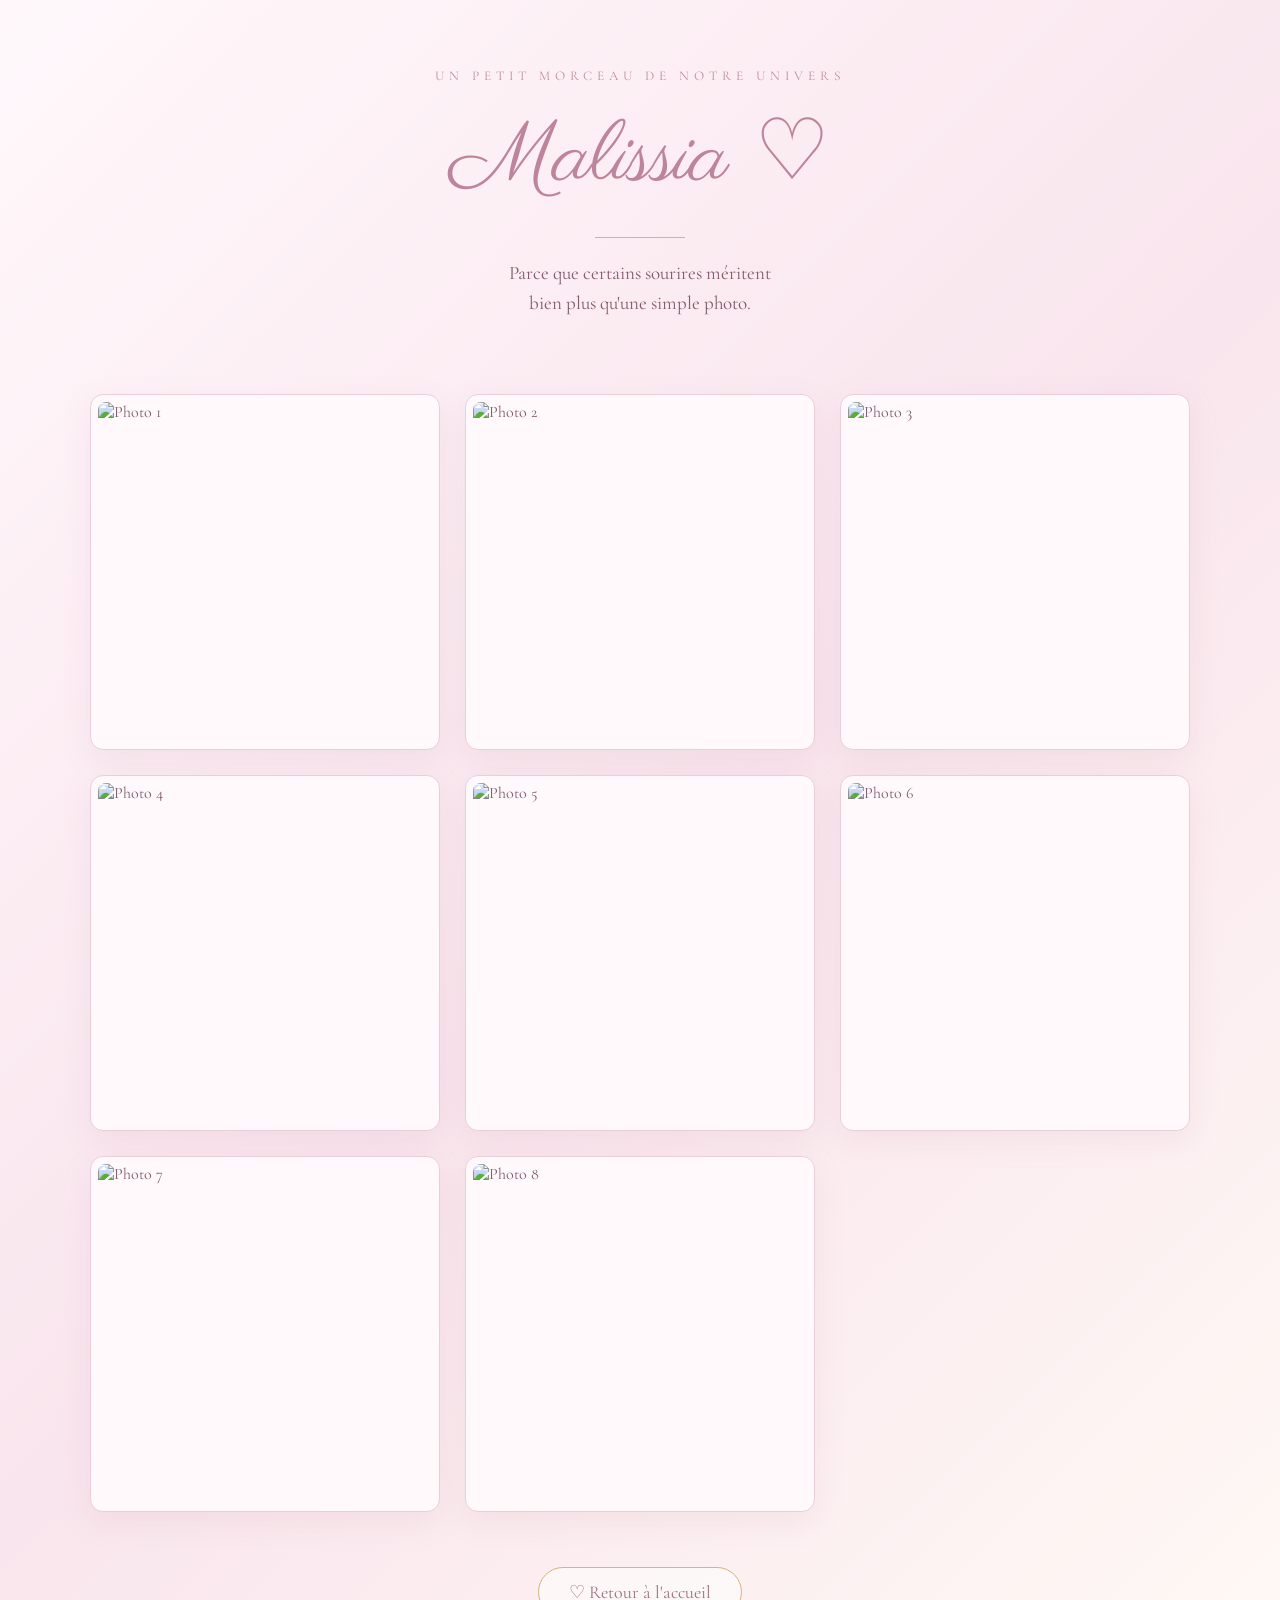
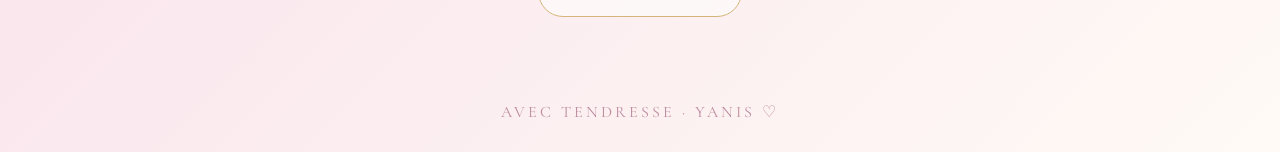
==== galerie.html @ 180cbf6a "Create galerie.html" ====
<!DOCTYPE html>
<html lang="fr">
<head>
<meta charset="UTF-8">
<meta name="viewport" content="width=device-width, initial-scale=1.0">
<title>Notre galerie ♡</title>

<link href="https://fonts.googleapis.com/css2?family=Cormorant+Garamond:wght@400;500;600&family=Parisienne&display=swap" rel="stylesheet">

<style>
*{box-sizing:border-box;margin:0;padding:0}

body{
    min-height:100vh;
    background:linear-gradient(135deg,#fff8fb,#f9e5ed,#fffaf5);
    color:#805b6d;
    font-family:'Cormorant Garamond',serif;
}

header{text-align:center;padding:65px 20px 35px}

header small{
    letter-spacing:5px;
    color:#bd8b9f;
    text-transform:uppercase;
}

h1{
    font-family:'Parisienne',cursive;
    font-size:clamp(55px,9vw,85px);
    font-weight:normal;
    color:#bd849c;
    margin:15px 0;
}

header p{
    font-size:19px;
    line-height:1.6;
}

.line{
    width:90px;
    height:1px;
    background:#d6b47b;
    margin:20px auto;
}

.gallery{
    max-width:1150px;
    margin:40px auto;
    padding:0 25px;
    display:grid;
    grid-template-columns:repeat(3,1fr);
    gap:25px;
}

.photo{
    padding:7px;
    border:1px solid #e9cfda;
    border-radius:13px;
    background:#fff9fc;
    box-shadow:0 10px 30px #bd849c20;
    cursor:pointer;
    overflow:hidden;
    transition:.4s;
    animation:appear .8s both;
}

.photo:hover{
    transform:translateY(-7px);
    box-shadow:0 15px 35px #bd849c45;
}

.photo img{
    width:100%;
    height:340px;
    object-fit:cover;
    display:block;
    border-radius:8px;
    transition:.5s;
}

.photo:hover img{transform:scale(1.04)}

.back{
    display:block;
    width:max-content;
    margin:55px auto;
    padding:13px 30px;
    border:1px solid #d6b47b;
    border-radius:40px;
    text-decoration:none;
    color:#9c7185;
    background:#ffffff90;
    font-size:18px;
    transition:.3s;
}

.back:hover{
    background:#d9aabd;
    color:white;
}

footer{
    text-align:center;
    padding:30px;
    letter-spacing:3px;
    color:#bd8b9f;
}

.viewer{
    position:fixed;
    inset:0;
    background:#160d18ed;
    z-index:10;
    display:none;
    justify-content:center;
    align-items:center;
    padding:30px;
}

.viewer.active{display:flex}

.viewer img{
    max-width:85%;
    max-height:85vh;
    object-fit:contain;
    border:2px solid #e6c7d4;
    border-radius:10px;
}

.viewer button{
    position:absolute;
    border:0;
    background:#ffffff20;
    color:white;
    cursor:pointer;
    border-radius:50%;
    width:48px;
    height:48px;
    font-size:30px;
}

.close{top:25px;right:25px}
.prev{left:25px;top:50%}
.next{right:25px;top:50%}

.counter{
    position:absolute;
    bottom:20px;
    color:white;
    letter-spacing:3px;
}

.petal{
    position:fixed;
    top:-30px;
    color:#dba8bc;
    opacity:.6;
    pointer-events:none;
    animation:fall linear forwards;
}

@keyframes fall{
    to{transform:translateY(110vh) rotate(600deg);opacity:0}
}

@keyframes appear{
    from{opacity:0;transform:translateY(20px)}
    to{opacity:1;transform:translateY(0)}
}

@media(max-width:850px){
    .gallery{grid-template-columns:repeat(2,1fr)}
    .photo img{height:300px}
}

@media(max-width:550px){
    .gallery{grid-template-columns:1fr}
    .photo img{height:380px}
    .viewer img{max-width:95%}
    .prev{left:5px}
    .next{right:5px}
}
</style>
</head>

<body>

<header>
    <small>Un petit morceau de notre univers</small>
    <h1>Malissia ♡</h1>
    <div class="line"></div>
    <p>
        Parce que certains sourires méritent<br>
        bien plus qu'une simple photo.
    </p>
</header>

<main class="gallery">

    <div class="photo"><img src="Malisia%201.jpg" alt="Photo 1"></div>
    <div class="photo"><img src="Malisia%202.jpg" alt="Photo 2"></div>
    <div class="photo"><img src="Malisia%203.jpg" alt="Photo 3"></div>
    <div class="photo"><img src="Malisia%204.jpg" alt="Photo 4"></div>
    <div class="photo"><img src="Mallissia%205.jpg" alt="Photo 5"></div>
    <div class="photo"><img src="Malisia%206.jpg" alt="Photo 6"></div>
    <div class="photo"><img src="Malisia%207.jpg" alt="Photo 7"></div>
    <div class="photo"><img src="Malisia%208.jpg" alt="Photo 8"></div>

</main>

<a class="back" href="index.html">♡ Retour à l'accueil</a>

<footer>AVEC TENDRESSE · YANIS ♡</footer>

<div class="viewer" id="viewer">
    <button class="close" onclick="closePhoto()">×</button>
    <button class="prev" onclick="changePhoto(-1)">‹</button>
    <img id="largePhoto" src="" alt="Photo agrandie">
    <button class="next" onclick="changePhoto(1)">›</button>
    <div class="counter" id="counter"></div>
</div>

<script>
const photos=[...document.querySelectorAll('.photo img')];
const viewer=document.getElementById('viewer');
const large=document.getElementById('largePhoto');
const counter=document.getElementById('counter');
let current=0;

function showPhoto(){
    large.src=photos[current].src;
    counter.textContent=(current+1)+' / '+photos.length;
}

photos.forEach((photo,index)=>{
    photo.parentElement.onclick=()=>{
        current=index;
        showPhoto();
        viewer.classList.add('active');
    };
});

function changePhoto(direction){
    current=(current+direction+photos.length)%photos.length;
    showPhoto();
}

function closePhoto(){
    viewer.classList.remove('active');
}

viewer.onclick=e=>{
    if(e.target===viewer)closePhoto();
};

document.addEventListener('keydown',e=>{
    if(!viewer.classList.contains('active'))return;
    if(e.key==='Escape')closePhoto();
    if(e.key==='ArrowRight')changePhoto(1);
    if(e.key==='ArrowLeft')changePhoto(-1);
});

setInterval(()=>{
    const petal=document.createElement('div');
    petal.className='petal';
    petal.textContent='✿';
    petal.style.left=Math.random()*100+'vw';
    petal.style.fontSize=(12+Math.random()*15)+'px';
    petal.style.animationDuration=(7+Math.random()*8)+'s';
    document.body.appendChild(petal);
    setTimeout(()=>petal.remove(),15000);
},1000);
</script>

</body>
</html>
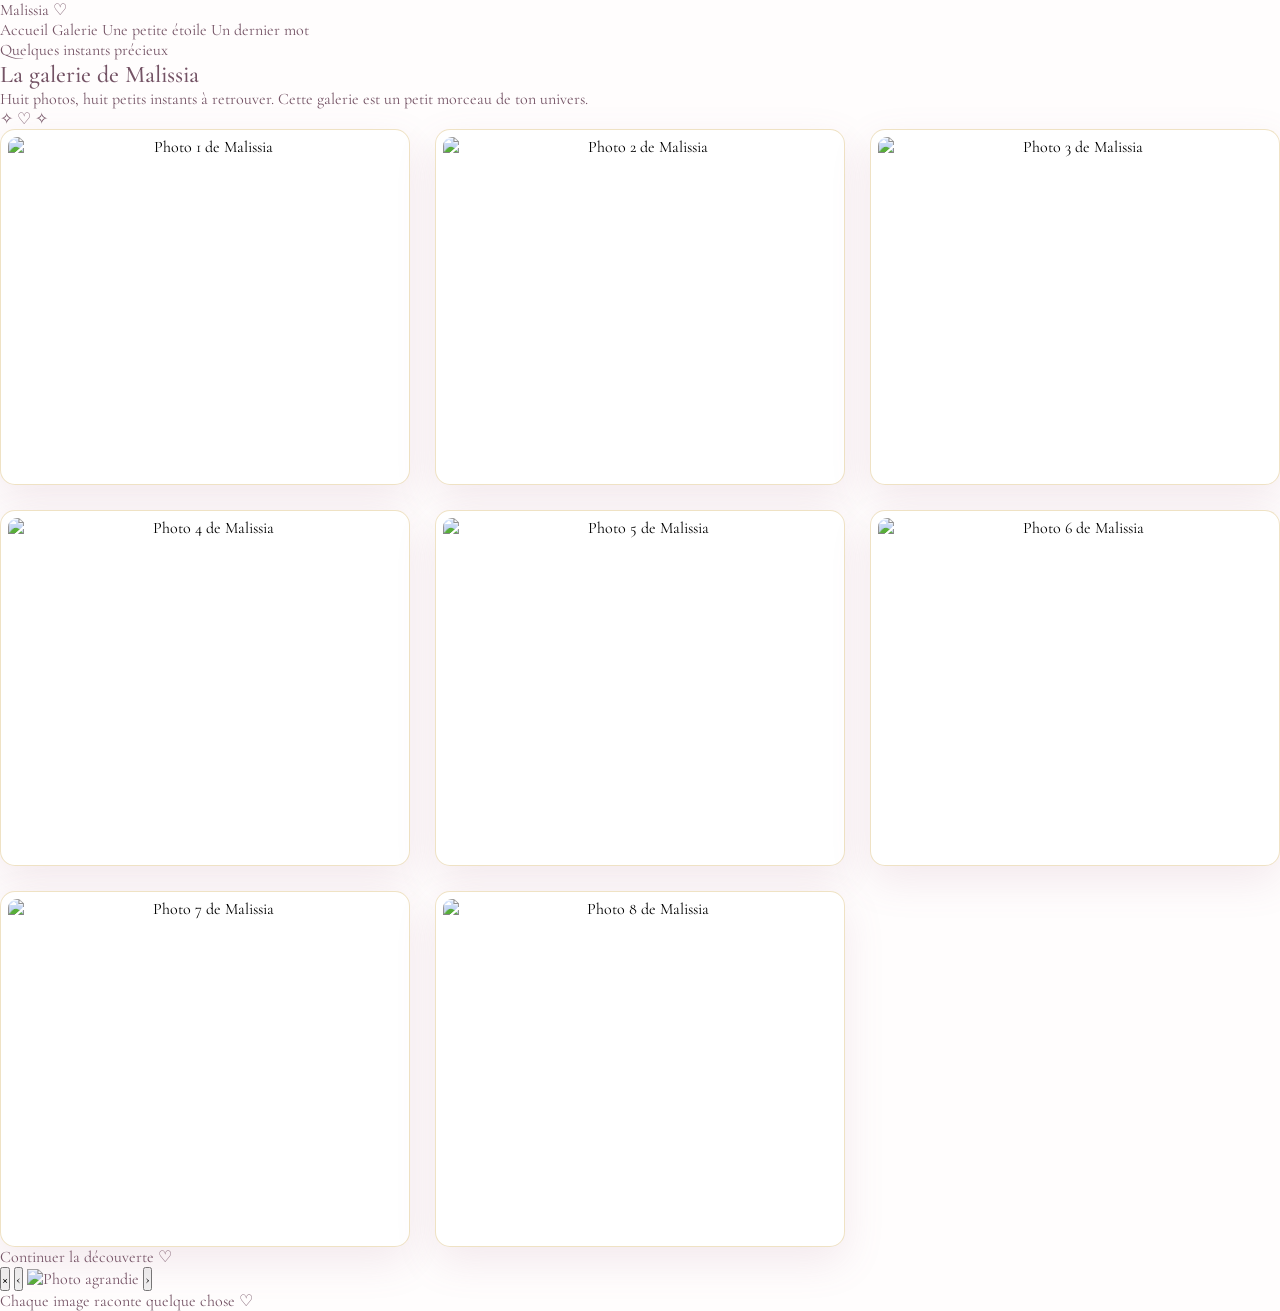
==== commit 9da39a21: "Update galerie.html" ====
--- a/galerie.html
+++ b/galerie.html
@@ -2,278 +2,140 @@
 <!DOCTYPE html>
 <html lang="fr">
 <head>
-<meta charset="UTF-8">
-<meta name="viewport" content="width=device-width, initial-scale=1.0">
-<title>Notre galerie ♡</title>
-
-<link href="https://fonts.googleapis.com/css2?family=Cormorant+Garamond:wght@400;500;600&family=Parisienne&display=swap" rel="stylesheet">
-
-<style>
-*{box-sizing:border-box;margin:0;padding:0}
-
-body{
-    min-height:100vh;
-    background:linear-gradient(135deg,#fff8fb,#f9e5ed,#fffaf5);
-    color:#805b6d;
-    font-family:'Cormorant Garamond',serif;
-}
-
-header{text-align:center;padding:65px 20px 35px}
-
-header small{
-    letter-spacing:5px;
-    color:#bd8b9f;
-    text-transform:uppercase;
-}
-
-h1{
-    font-family:'Parisienne',cursive;
-    font-size:clamp(55px,9vw,85px);
-    font-weight:normal;
-    color:#bd849c;
-    margin:15px 0;
-}
-
-header p{
-    font-size:19px;
-    line-height:1.6;
-}
-
-.line{
-    width:90px;
-    height:1px;
-    background:#d6b47b;
-    margin:20px auto;
-}
-
-.gallery{
-    max-width:1150px;
-    margin:40px auto;
-    padding:0 25px;
-    display:grid;
-    grid-template-columns:repeat(3,1fr);
-    gap:25px;
-}
-
-.photo{
-    padding:7px;
-    border:1px solid #e9cfda;
-    border-radius:13px;
-    background:#fff9fc;
-    box-shadow:0 10px 30px #bd849c20;
-    cursor:pointer;
-    overflow:hidden;
-    transition:.4s;
-    animation:appear .8s both;
-}
-
-.photo:hover{
-    transform:translateY(-7px);
-    box-shadow:0 15px 35px #bd849c45;
-}
-
-.photo img{
-    width:100%;
-    height:340px;
-    object-fit:cover;
-    display:block;
-    border-radius:8px;
-    transition:.5s;
-}
-
-.photo:hover img{transform:scale(1.04)}
-
-.back{
-    display:block;
-    width:max-content;
-    margin:55px auto;
-    padding:13px 30px;
-    border:1px solid #d6b47b;
-    border-radius:40px;
-    text-decoration:none;
-    color:#9c7185;
-    background:#ffffff90;
-    font-size:18px;
-    transition:.3s;
-}
-
-.back:hover{
-    background:#d9aabd;
-    color:white;
-}
-
-footer{
-    text-align:center;
-    padding:30px;
-    letter-spacing:3px;
-    color:#bd8b9f;
-}
-
-.viewer{
-    position:fixed;
-    inset:0;
-    background:#160d18ed;
-    z-index:10;
-    display:none;
-    justify-content:center;
-    align-items:center;
-    padding:30px;
-}
-
-.viewer.active{display:flex}
-
-.viewer img{
-    max-width:85%;
-    max-height:85vh;
-    object-fit:contain;
-    border:2px solid #e6c7d4;
-    border-radius:10px;
-}
-
-.viewer button{
-    position:absolute;
-    border:0;
-    background:#ffffff20;
-    color:white;
-    cursor:pointer;
-    border-radius:50%;
-    width:48px;
-    height:48px;
-    font-size:30px;
-}
-
-.close{top:25px;right:25px}
-.prev{left:25px;top:50%}
-.next{right:25px;top:50%}
-
-.counter{
-    position:absolute;
-    bottom:20px;
-    color:white;
-    letter-spacing:3px;
-}
-
-.petal{
-    position:fixed;
-    top:-30px;
-    color:#dba8bc;
-    opacity:.6;
-    pointer-events:none;
-    animation:fall linear forwards;
-}
-
-@keyframes fall{
-    to{transform:translateY(110vh) rotate(600deg);opacity:0}
-}
-
-@keyframes appear{
-    from{opacity:0;transform:translateY(20px)}
-    to{opacity:1;transform:translateY(0)}
-}
-
-@media(max-width:850px){
-    .gallery{grid-template-columns:repeat(2,1fr)}
-    .photo img{height:300px}
-}
-
-@media(max-width:550px){
-    .gallery{grid-template-columns:1fr}
-    .photo img{height:380px}
-    .viewer img{max-width:95%}
-    .prev{left:5px}
-    .next{right:5px}
-}
-</style>
+  <meta charset="UTF-8">
+  <meta name="viewport" content="width=device-width, initial-scale=1">
+  <meta name="theme-color" content="#fff2f6">
+  <title>La galerie de Malissia ♡</title>
+  <link rel="preconnect" href="https://fonts.googleapis.com">
+  <link rel="preconnect" href="https://fonts.gstatic.com" crossorigin>
+  <link href="https://fonts.googleapis.com/css2?family=Cormorant+Garamond:wght@400;500;600;700&family=Parisienne&display=swap" rel="stylesheet">
+  <link rel="stylesheet" href="style.css">
+  <link rel="stylesheet" href="animations.css">
 </head>
-
 <body>
 
-<header>
-    <small>Un petit morceau de notre univers</small>
-    <h1>Malissia ♡</h1>
-    <div class="line"></div>
-    <p>
-        Parce que certains sourires méritent<br>
-        bien plus qu'une simple photo.
-    </p>
-</header>
+  <div class="petals" aria-hidden="true"></div>
 
-<main class="gallery">
+  <header class="site-header">
+    <a class="brand" href="index.html">Malissia <span>♡</span></a>
+    <nav class="site-nav">
+      <a href="index.html">Accueil</a>
+      <a class="active" href="galerie.html">Galerie</a>
+      <a href="son.html">Une petite étoile</a>
+      <a href="message.html">Un dernier mot</a>
+    </nav>
+  </header>
 
-    <div class="photo"><img src="Malisia%201.jpg" alt="Photo 1"></div>
-    <div class="photo"><img src="Malisia%202.jpg" alt="Photo 2"></div>
-    <div class="photo"><img src="Malisia%203.jpg" alt="Photo 3"></div>
-    <div class="photo"><img src="Malisia%204.jpg" alt="Photo 4"></div>
-    <div class="photo"><img src="Mallissia%205.jpg" alt="Photo 5"></div>
-    <div class="photo"><img src="Malisia%206.jpg" alt="Photo 6"></div>
-    <div class="photo"><img src="Malisia%207.jpg" alt="Photo 7"></div>
-    <div class="photo"><img src="Malisia%208.jpg" alt="Photo 8"></div>
+  <main class="page-container">
+    <section class="page-heading fade-in">
+      <p class="eyebrow">Quelques instants précieux</p>
+      <h1 class="script-title">La galerie de Malissia</h1>
+      <p class="lead">
+        Huit photos, huit petits instants à retrouver.
+        Cette galerie est un petit morceau de ton univers.
+      </p>
+      <div class="ornament">✧ ♡ ✧</div>
+    </section>
 
-</main>
+    <section class="gallery-grid" aria-label="Galerie de photos">
+      <button class="gallery-item" data-index="0" aria-label="Afficher la photo 1">
+        <img src="Malisia%201.jpg" alt="Photo 1 de Malissia" loading="lazy">
+      </button>
+      <button class="gallery-item" data-index="1" aria-label="Afficher la photo 2">
+        <img src="Malisia%202.jpg" alt="Photo 2 de Malissia" loading="lazy">
+      </button>
+      <button class="gallery-item" data-index="2" aria-label="Afficher la photo 3">
+        <img src="Malisia%203.jpg" alt="Photo 3 de Malissia" loading="lazy">
+      </button>
+      <button class="gallery-item" data-index="3" aria-label="Afficher la photo 4">
+        <img src="Malisia%204.jpg" alt="Photo 4 de Malissia" loading="lazy">
+      </button>
+      <button class="gallery-item" data-index="4" aria-label="Afficher la photo 5">
+        <img src="Mallissia%205.jpg" alt="Photo 5 de Malissia" loading="lazy">
+      </button>
+      <button class="gallery-item" data-index="5" aria-label="Afficher la photo 6">
+        <img src="Malisia%206.jpg" alt="Photo 6 de Malissia" loading="lazy">
+      </button>
+      <button class="gallery-item" data-index="6" aria-label="Afficher la photo 7">
+        <img src="Malisia%207.jpg" alt="Photo 7 de Malissia" loading="lazy">
+      </button>
+      <button class="gallery-item" data-index="7" aria-label="Afficher la photo 8">
+        <img src="Malisia%208.jpg" alt="Photo 8 de Malissia" loading="lazy">
+      </button>
+    </section>
 
-<a class="back" href="index.html">♡ Retour à l'accueil</a>
+    <div class="center-action">
+      <a class="secondary-button" href="son.html">Continuer la découverte ♡</a>
+    </div>
+  </main>
 
-<footer>AVEC TENDRESSE · YANIS ♡</footer>
+  <div class="lightbox" id="lightbox" aria-hidden="true">
+    <button class="lightbox-close" id="closeLightbox" aria-label="Fermer">×</button>
+    <button class="lightbox-arrow previous" id="previousPhoto" aria-label="Photo précédente">‹</button>
+    <img id="lightboxImage" src="" alt="Photo agrandie">
+    <button class="lightbox-arrow next" id="nextPhoto" aria-label="Photo suivante">›</button>
+    <p class="lightbox-counter" id="photoCounter"></p>
+  </div>
 
-<div class="viewer" id="viewer">
-    <button class="close" onclick="closePhoto()">×</button>
-    <button class="prev" onclick="changePhoto(-1)">‹</button>
-    <img id="largePhoto" src="" alt="Photo agrandie">
-    <button class="next" onclick="changePhoto(1)">›</button>
-    <div class="counter" id="counter"></div>
-</div>
+  <footer class="site-footer">Chaque image raconte quelque chose ♡</footer>
 
-<script>
-const photos=[...document.querySelectorAll('.photo img')];
-const viewer=document.getElementById('viewer');
-const large=document.getElementById('largePhoto');
-const counter=document.getElementById('counter');
-let current=0;
+  <script>
+    const photos = [
+      "Malisia%201.jpg",
+      "Malisia%202.jpg",
+      "Malisia%203.jpg",
+      "Malisia%204.jpg",
+      "Mallissia%205.jpg",
+      "Malisia%206.jpg",
+      "Malisia%207.jpg",
+      "Malisia%208.jpg"
+    ];
 
-function showPhoto(){
-    large.src=photos[current].src;
-    counter.textContent=(current+1)+' / '+photos.length;
-}
+    const lightbox = document.getElementById("lightbox");
+    const lightboxImage = document.getElementById("lightboxImage");
+    const counter = document.getElementById("photoCounter");
+    let currentIndex = 0;
 
-photos.forEach((photo,index)=>{
-    photo.parentElement.onclick=()=>{
-        current=index;
-        showPhoto();
-        viewer.classList.add('active');
-    };
-});
+    function showPhoto(index) {
+      currentIndex = (index + photos.length) % photos.length;
+      lightboxImage.src = photos[currentIndex];
+      counter.textContent = `${currentIndex + 1} / ${photos.length}`;
+    }
 
-function changePhoto(direction){
-    current=(current+direction+photos.length)%photos.length;
-    showPhoto();
-}
+    function openLightbox(index) {
+      showPhoto(index);
+      lightbox.classList.add("open");
+      lightbox.setAttribute("aria-hidden", "false");
+      document.body.classList.add("no-scroll");
+    }
 
-function closePhoto(){
-    viewer.classList.remove('active');
-}
+    function closeLightbox() {
+      lightbox.classList.remove("open");
+      lightbox.setAttribute("aria-hidden", "true");
+      document.body.classList.remove("no-scroll");
+    }
 
-viewer.onclick=e=>{
-    if(e.target===viewer)closePhoto();
-};
+    document.querySelectorAll(".gallery-item").forEach((item) => {
+      item.addEventListener("click", () => {
+        openLightbox(Number(item.dataset.index));
+      });
+    });
 
-document.addEventListener('keydown',e=>{
-    if(!viewer.classList.contains('active'))return;
-    if(e.key==='Escape')closePhoto();
-    if(e.key==='ArrowRight')changePhoto(1);
-    if(e.key==='ArrowLeft')changePhoto(-1);
-});
+    document.getElementById("closeLightbox").addEventListener("click", closeLightbox);
+    document.getElementById("previousPhoto").addEventListener("click", () => showPhoto(currentIndex - 1));
+    document.getElementById("nextPhoto").addEventListener("click", () => showPhoto(currentIndex + 1));
 
-setInterval(()=>{
-    const petal=document.createElement('div');
-    petal.className='petal';
-    petal.textContent='✿';
-    petal.style.left=Math.random()*100+'vw';
-    petal.style.fontSize=(12+Math.random()*15)+'px';
-    petal.style.animationDuration=(7+Math.random()*8)+'s';
-    document.body.appendChild(petal);
-    setTimeout(()=>petal.remove(),15000);
-},1000);
-</script>
+    lightbox.addEventListener("click", (event) => {
+      if (event.target === lightbox) closeLightbox();
+    });
+
+    document.addEventListener("keydown", (event) => {
+      if (!lightbox.classList.contains("open")) return;
+      if (event.key === "Escape") closeLightbox();
+      if (event.key === "ArrowRight") showPhoto(currentIndex + 1);
+      if (event.key === "ArrowLeft") showPhoto(currentIndex - 1);
+    });
+  </script>
 
 </body>
 </html>
--- a/style.css
+++ b/style.css
@@ -0,0 +1,387 @@
+
+/* ==========================================
+   MALISSIA — DESIGN SYSTEM
+   Univers féerique rose, blanc et or
+========================================== */
+
+:root {
+    --pink: #e9afc9;
+    --pink-dark: #bd829f;
+    --pink-light: #fff0f6;
+    --white: #fffdfd;
+    --gold: #d7b66d;
+    --gold-light: #f5e4b8;
+    --text: #745365;
+    --text-light: #a78998;
+    --dark: #281827;
+
+    --font-title: "Cormorant Garamond", Georgia, serif;
+    --font-script: "Parisienne", cursive;
+
+    --transition: 0.4s ease;
+    --shadow: 0 15px 40px rgba(163, 104, 132, 0.13);
+}
+
+/* RESET */
+
+* {
+    margin: 0;
+    padding: 0;
+    box-sizing: border-box;
+}
+
+html {
+    scroll-behavior: smooth;
+}
+
+body {
+    min-height: 100vh;
+    font-family: var(--font-title);
+    color: var(--text);
+    background: var(--white);
+    overflow-x: hidden;
+    -webkit-font-smoothing: antialiased;
+}
+
+button,
+input,
+textarea {
+    font: inherit;
+}
+
+button,
+a {
+    -webkit-tap-highlight-color: transparent;
+}
+
+a {
+    color: inherit;
+    text-decoration: none;
+}
+
+button {
+    cursor: pointer;
+}
+
+/* TYPOGRAPHIE */
+
+h1, h2, h3 {
+    font-family: var(--font-title);
+    font-weight: 500;
+}
+
+.script {
+    font-family: var(--font-script);
+    color: var(--pink-dark);
+}
+
+.gold-text {
+    background: linear-gradient(
+        110deg,
+        #a98748,
+        #f0d99e,
+        #b58b4d
+    );
+    background-clip: text;
+    -webkit-background-clip: text;
+    color: transparent;
+}
+
+/* FOND PRINCIPAL */
+
+.page-background {
+    background:
+        radial-gradient(
+            ellipse at 15% 15%,
+            rgba(245, 210, 226, 0.45),
+            transparent 45%
+        ),
+        radial-gradient(
+            ellipse at 85% 85%,
+            rgba(239, 218, 180, 0.20),
+            transparent 40%
+        ),
+        linear-gradient(
+            135deg,
+            #fffafd,
+            #fff2f7,
+            #fffdf9
+        );
+}
+
+/* CONTENEURS */
+
+.container {
+    width: min(1150px, 90%);
+    margin-inline: auto;
+}
+
+.section {
+    padding: 90px 0;
+}
+
+.section-title {
+    font-size: clamp(35px, 6vw, 58px);
+    text-align: center;
+    color: var(--pink-dark);
+    margin-bottom: 20px;
+}
+
+.section-description {
+    max-width: 650px;
+    margin: 0 auto;
+    text-align: center;
+    font-size: 19px;
+    line-height: 1.8;
+    color: var(--text-light);
+}
+
+/* BOUTONS */
+
+.btn {
+    display: inline-flex;
+    justify-content: center;
+    align-items: center;
+    gap: 10px;
+    padding: 15px 30px;
+    border: 1px solid var(--gold);
+    border-radius: 50px;
+    background: linear-gradient(
+        120deg,
+        #f2cddd,
+        #e6b3ca
+    );
+    color: #68475a;
+    font-size: 16px;
+    letter-spacing: 1px;
+    transition: var(--transition);
+}
+
+.btn:hover {
+    transform: translateY(-4px);
+    box-shadow: 0 12px 30px rgba(189, 130, 159, 0.25);
+}
+
+.btn-outline {
+    background: transparent;
+    border: 1px solid var(--gold);
+    color: var(--pink-dark);
+}
+
+.btn-outline:hover {
+    background: var(--pink-light);
+}
+
+/* NAVIGATION */
+
+.navigation {
+    position: sticky;
+    top: 0;
+    z-index: 100;
+    display: flex;
+    justify-content: center;
+    align-items: center;
+    gap: 30px;
+    padding: 20px;
+    background: rgba(255, 253, 253, 0.88);
+    border-bottom: 1px solid rgba(215, 182, 109, 0.25);
+    backdrop-filter: blur(15px);
+}
+
+.navigation a {
+    font-size: 16px;
+    color: var(--text);
+    transition: var(--transition);
+}
+
+.navigation a:hover,
+.navigation a.active {
+    color: var(--pink-dark);
+}
+
+/* CARTES */
+
+.card {
+    padding: 15px;
+    border: 1px solid rgba(215, 182, 109, 0.3);
+    border-radius: 18px;
+    background: rgba(255, 255, 255, 0.8);
+    box-shadow: var(--shadow);
+    transition: var(--transition);
+}
+
+.card:hover {
+    transform: translateY(-6px);
+    box-shadow: 0 20px 45px rgba(163, 104, 132, 0.19);
+}
+
+/* GALERIE */
+
+.gallery-grid {
+    display: grid;
+    grid-template-columns: repeat(3, 1fr);
+    gap: 25px;
+}
+
+.gallery-item {
+    position: relative;
+    overflow: hidden;
+    padding: 7px;
+    border: 1px solid rgba(215, 182, 109, 0.4);
+    border-radius: 15px;
+    background: white;
+    box-shadow: var(--shadow);
+    cursor: pointer;
+    transition: var(--transition);
+}
+
+.gallery-item img {
+    display: block;
+    width: 100%;
+    height: 340px;
+    object-fit: cover;
+    border-radius: 9px;
+    transition: transform 0.7s ease;
+}
+
+.gallery-item:hover {
+    transform: translateY(-7px);
+}
+
+.gallery-item:hover img {
+    transform: scale(1.05);
+}
+
+/* LIGNE DECORATIVE */
+
+.gold-line {
+    width: 90px;
+    height: 1px;
+    margin: 25px auto;
+    background: linear-gradient(
+        to right,
+        transparent,
+        var(--gold),
+        transparent
+    );
+}
+
+/* PETALES DE SAKURA */
+
+.sakura-petal {
+    position: fixed;
+    top: -30px;
+    z-index: 5;
+    pointer-events: none;
+    color: #e5aec5;
+    opacity: 0.65;
+    animation: sakura-fall linear forwards;
+}
+
+@keyframes sakura-fall {
+    to {
+        transform: translate3d(80px, 110vh, 0) rotate(600deg);
+        opacity: 0;
+    }
+}
+
+/* ANIMATIONS */
+
+.fade-in {
+    animation: fade-in 1.2s ease both;
+}
+
+@keyframes fade-in {
+    from {
+        opacity: 0;
+        transform: translateY(25px);
+    }
+
+    to {
+        opacity: 1;
+        transform: translateY(0);
+    }
+}
+
+.float {
+    animation: float 4s ease-in-out infinite;
+}
+
+@keyframes float {
+    50% {
+        transform: translateY(-10px);
+    }
+}
+
+/* PIED DE PAGE */
+
+.footer {
+    padding: 35px 20px;
+    text-align: center;
+    color: var(--text-light);
+    letter-spacing: 2px;
+    font-size: 14px;
+}
+
+/* ACCESSIBILITE */
+
+button:focus-visible,
+a:focus-visible {
+    outline: 2px solid var(--gold);
+    outline-offset: 5px;
+}
+
+@media (prefers-reduced-motion: reduce) {
+    *,
+    *::before,
+    *::after {
+        animation-duration: 0.01ms !important;
+        transition-duration: 0.01ms !important;
+        scroll-behavior: auto !important;
+    }
+}
+
+/* RESPONSIVE */
+
+@media (max-width: 850px) {
+    .gallery-grid {
+        grid-template-columns: repeat(2, 1fr);
+    }
+
+    .section {
+        padding: 65px 0;
+    }
+}
+
+@media (max-width: 550px) {
+    .container {
+        width: 92%;
+    }
+
+    .gallery-grid {
+        grid-template-columns: 1fr;
+        gap: 18px;
+    }
+
+    .gallery-item img {
+        height: 380px;
+    }
+
+    .navigation {
+        gap: 15px;
+        flex-wrap: wrap;
+        padding: 15px 10px;
+    }
+
+    .navigation a {
+        font-size: 14px;
+    }
+
+    .section {
+        padding: 50px 0;
+    }
+
+    .btn {
+        padding: 14px 24px;
+    }
+}
--- a/animations.css
+++ b/animations.css
@@ -0,0 +1,136 @@
+
+/* =====================================
+   MALISSIA — ANIMATIONS
+   ===================================== */
+
+/* Apparition progressive */
+@keyframes fadeIn {
+  from {
+    opacity: 0;
+    transform: translateY(25px);
+  }
+  to {
+    opacity: 1;
+    transform: translateY(0);
+  }
+}
+
+.fade-in {
+  animation: fadeIn 1.2s ease forwards;
+}
+
+/* Apparition douce */
+@keyframes softAppear {
+  from {
+    opacity: 0;
+    filter: blur(10px);
+  }
+  to {
+    opacity: 1;
+    filter: blur(0);
+  }
+}
+
+.soft-appear {
+  animation: softAppear 1.5s ease forwards;
+}
+
+/* Flottement léger */
+@keyframes floating {
+  0%, 100% {
+    transform: translateY(0);
+  }
+  50% {
+    transform: translateY(-12px);
+  }
+}
+
+.float {
+  animation: floating 4s ease-in-out infinite;
+}
+
+/* Pétales de sakura */
+@keyframes sakuraFall {
+  0% {
+    transform: translateY(-10vh) rotate(0deg);
+    opacity: 0;
+  }
+  10% {
+    opacity: 0.9;
+  }
+  90% {
+    opacity: 0.8;
+  }
+  100% {
+    transform: translateY(110vh) rotate(360deg);
+    opacity: 0;
+  }
+}
+
+.sakura-petal {
+  position: fixed;
+  top: -30px;
+  z-index: 10;
+  pointer-events: none;
+  animation: sakuraFall linear infinite;
+}
+
+/* Lueur des textes */
+@keyframes gentleGlow {
+  0%, 100% {
+    text-shadow: 0 0 8px rgba(255, 182, 193, 0.3);
+  }
+  50% {
+    text-shadow: 0 0 22px rgba(255, 182, 193, 0.8);
+  }
+}
+
+.gentle-glow {
+  animation: gentleGlow 3s ease-in-out infinite;
+}
+
+/* Zoom doux des photos */
+@keyframes photoReveal {
+  from {
+    opacity: 0;
+    transform: scale(0.92);
+  }
+  to {
+    opacity: 1;
+    transform: scale(1);
+  }
+}
+
+.photo-reveal {
+  animation: photoReveal 1s ease forwards;
+}
+
+/* Boutons lumineux */
+@keyframes buttonPulse {
+  0%, 100% {
+    box-shadow: 0 0 0 rgba(255, 182, 193, 0);
+  }
+  50% {
+    box-shadow: 0 0 24px rgba(255, 182, 193, 0.35);
+  }
+}
+
+.button-pulse {
+  animation: buttonPulse 2.5s ease-in-out infinite;
+}
+
+/* Transition entre les pages */
+.page-transition {
+  animation: fadeIn 1s ease both;
+}
+
+/* Respect des préférences de mouvement */
+@media (prefers-reduced-motion: reduce) {
+  *,
+  *::before,
+  *::after {
+    animation-duration: 0.01ms !important;
+    animation-iteration-count: 1 !important;
+    scroll-behavior: auto !important;
+  }
+}
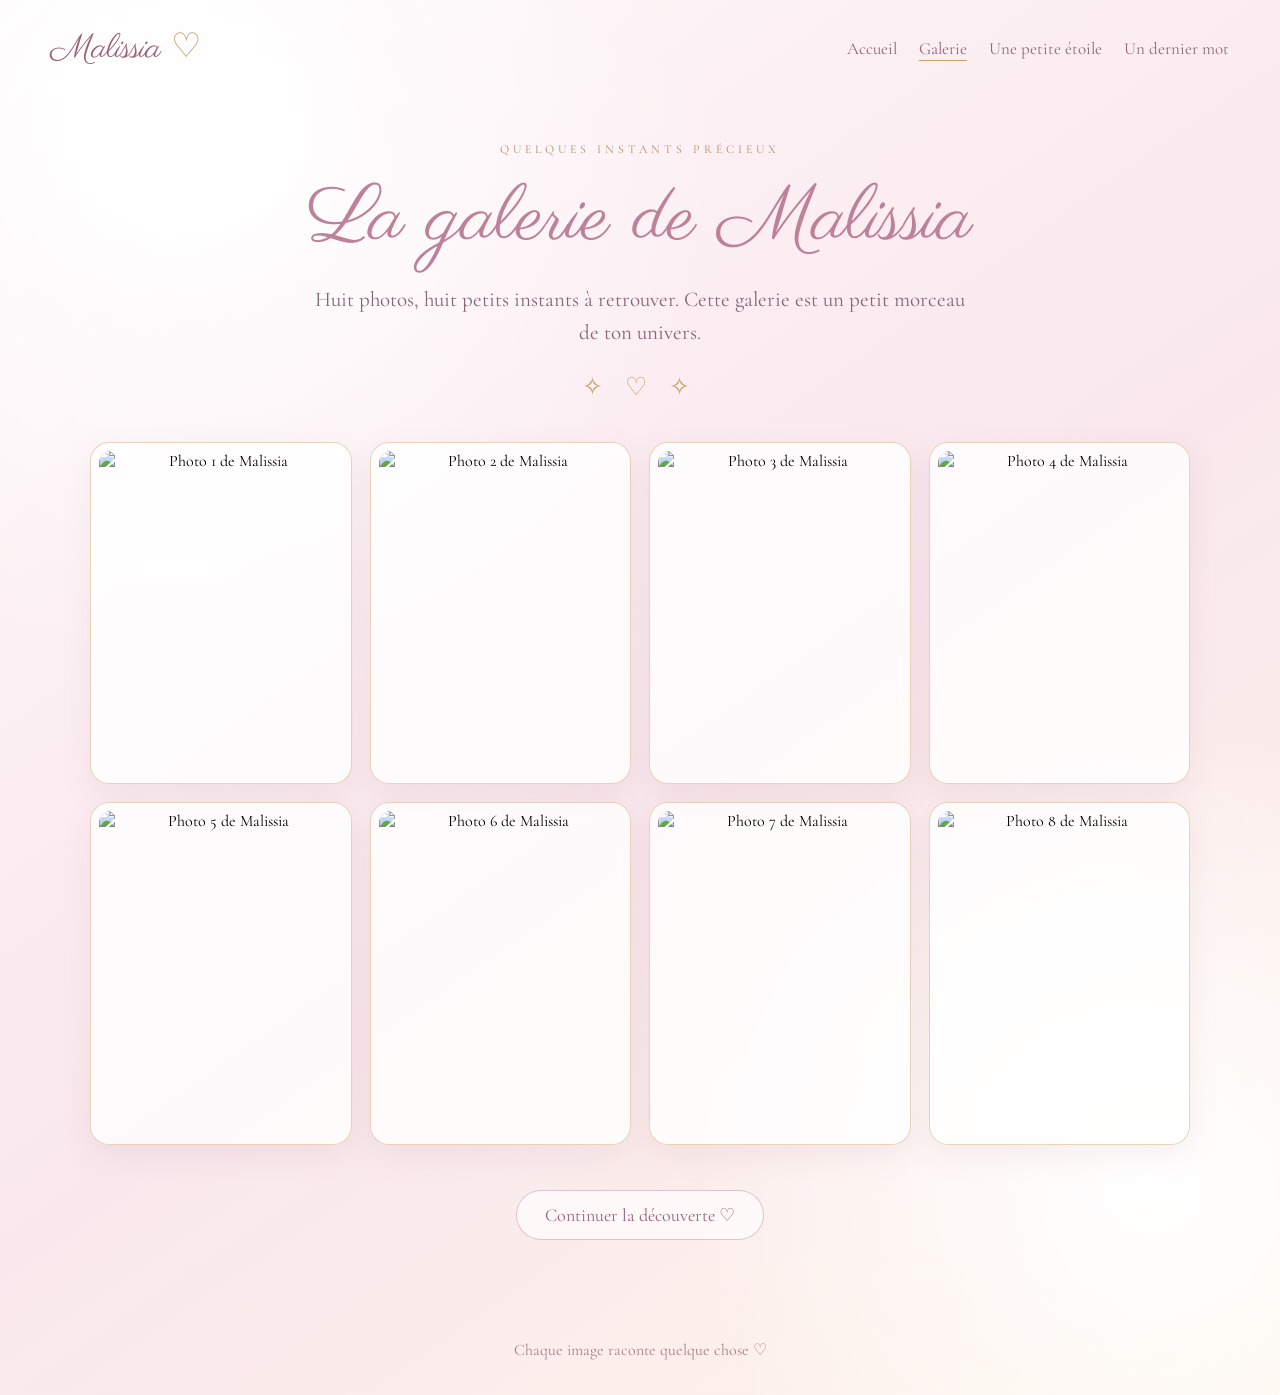
==== commit e5931ae4: "Update galerie.html" ====
--- a/galerie.html
+++ b/galerie.html
@@ -6,18 +6,22 @@
   <meta name="viewport" content="width=device-width, initial-scale=1">
   <meta name="theme-color" content="#fff2f6">
   <title>La galerie de Malissia ♡</title>
+
   <link rel="preconnect" href="https://fonts.googleapis.com">
   <link rel="preconnect" href="https://fonts.gstatic.com" crossorigin>
   <link href="https://fonts.googleapis.com/css2?family=Cormorant+Garamond:wght@400;500;600;700&family=Parisienne&display=swap" rel="stylesheet">
+
   <link rel="stylesheet" href="style.css">
   <link rel="stylesheet" href="animations.css">
 </head>
+
 <body>
 
   <div class="petals" aria-hidden="true"></div>
 
   <header class="site-header">
     <a class="brand" href="index.html">Malissia <span>♡</span></a>
+
     <nav class="site-nav">
       <a href="index.html">Accueil</a>
       <a class="active" href="galerie.html">Galerie</a>
@@ -27,110 +31,153 @@
   </header>
 
   <main class="page-container">
+
     <section class="page-heading fade-in">
       <p class="eyebrow">Quelques instants précieux</p>
+
       <h1 class="script-title">La galerie de Malissia</h1>
+
       <p class="lead">
         Huit photos, huit petits instants à retrouver.
         Cette galerie est un petit morceau de ton univers.
       </p>
+
       <div class="ornament">✧ ♡ ✧</div>
     </section>
 
     <section class="gallery-grid" aria-label="Galerie de photos">
-      <button class="gallery-item" data-index="0" aria-label="Afficher la photo 1">
-        <img src="Malisia%201.jpg" alt="Photo 1 de Malissia" loading="lazy">
+
+      <button class="gallery-item" data-index="0" aria-label="Photo 1">
+        <img src="./Malisia%201.jpg" alt="Photo 1 de Malissia">
       </button>
-      <button class="gallery-item" data-index="1" aria-label="Afficher la photo 2">
-        <img src="Malisia%202.jpg" alt="Photo 2 de Malissia" loading="lazy">
+
+      <button class="gallery-item" data-index="1" aria-label="Photo 2">
+        <img src="./Malisia%202.jpg" alt="Photo 2 de Malissia">
       </button>
-      <button class="gallery-item" data-index="2" aria-label="Afficher la photo 3">
-        <img src="Malisia%203.jpg" alt="Photo 3 de Malissia" loading="lazy">
+
+      <button class="gallery-item" data-index="2" aria-label="Photo 3">
+        <img src="./Malisia%203.jpg" alt="Photo 3 de Malissia">
       </button>
-      <button class="gallery-item" data-index="3" aria-label="Afficher la photo 4">
-        <img src="Malisia%204.jpg" alt="Photo 4 de Malissia" loading="lazy">
+
+      <button class="gallery-item" data-index="3" aria-label="Photo 4">
+        <img src="./Malisia%204.jpg" alt="Photo 4 de Malissia">
       </button>
-      <button class="gallery-item" data-index="4" aria-label="Afficher la photo 5">
-        <img src="Mallissia%205.jpg" alt="Photo 5 de Malissia" loading="lazy">
+
+      <button class="gallery-item" data-index="4" aria-label="Photo 5">
+        <img src="./Mallissia%205.jpg" alt="Photo 5 de Malissia">
       </button>
-      <button class="gallery-item" data-index="5" aria-label="Afficher la photo 6">
-        <img src="Malisia%206.jpg" alt="Photo 6 de Malissia" loading="lazy">
+
+      <button class="gallery-item" data-index="5" aria-label="Photo 6">
+        <img src="./Malisia%206.jpg" alt="Photo 6 de Malissia">
       </button>
-      <button class="gallery-item" data-index="6" aria-label="Afficher la photo 7">
-        <img src="Malisia%207.jpg" alt="Photo 7 de Malissia" loading="lazy">
+
+      <button class="gallery-item" data-index="6" aria-label="Photo 7">
+        <img src="./Malisia%207.jpg" alt="Photo 7 de Malissia">
       </button>
-      <button class="gallery-item" data-index="7" aria-label="Afficher la photo 8">
-        <img src="Malisia%208.jpg" alt="Photo 8 de Malissia" loading="lazy">
+
+      <button class="gallery-item" data-index="7" aria-label="Photo 8">
+        <img src="./Malisia%208.jpg" alt="Photo 8 de Malissia">
       </button>
+
     </section>
 
     <div class="center-action">
-      <a class="secondary-button" href="son.html">Continuer la découverte ♡</a>
+      <a class="secondary-button" href="son.html">
+        Continuer la découverte ♡
+      </a>
     </div>
+
   </main>
 
   <div class="lightbox" id="lightbox" aria-hidden="true">
+
     <button class="lightbox-close" id="closeLightbox" aria-label="Fermer">×</button>
+
     <button class="lightbox-arrow previous" id="previousPhoto" aria-label="Photo précédente">‹</button>
+
     <img id="lightboxImage" src="" alt="Photo agrandie">
+
     <button class="lightbox-arrow next" id="nextPhoto" aria-label="Photo suivante">›</button>
+
     <p class="lightbox-counter" id="photoCounter"></p>
+
   </div>
 
-  <footer class="site-footer">Chaque image raconte quelque chose ♡</footer>
+  <footer class="site-footer">
+    Chaque image raconte quelque chose ♡
+  </footer>
 
   <script>
     const photos = [
-      "Malisia%201.jpg",
-      "Malisia%202.jpg",
-      "Malisia%203.jpg",
-      "Malisia%204.jpg",
-      "Mallissia%205.jpg",
-      "Malisia%206.jpg",
-      "Malisia%207.jpg",
-      "Malisia%208.jpg"
+      "./Malisia%201.jpg",
+      "./Malisia%202.jpg",
+      "./Malisia%203.jpg",
+      "./Malisia%204.jpg",
+      "./Mallissia%205.jpg",
+      "./Malisia%206.jpg",
+      "./Malisia%207.jpg",
+      "./Malisia%208.jpg"
     ];
 
     const lightbox = document.getElementById("lightbox");
     const lightboxImage = document.getElementById("lightboxImage");
     const counter = document.getElementById("photoCounter");
+
     let currentIndex = 0;
 
     function showPhoto(index) {
       currentIndex = (index + photos.length) % photos.length;
+
       lightboxImage.src = photos[currentIndex];
-      counter.textContent = `${currentIndex + 1} / ${photos.length}`;
+
+      counter.textContent =
+        (currentIndex + 1) + " / " + photos.length;
     }
 
     function openLightbox(index) {
       showPhoto(index);
+
       lightbox.classList.add("open");
       lightbox.setAttribute("aria-hidden", "false");
+
       document.body.classList.add("no-scroll");
     }
 
     function closeLightbox() {
       lightbox.classList.remove("open");
       lightbox.setAttribute("aria-hidden", "true");
+
       document.body.classList.remove("no-scroll");
     }
 
-    document.querySelectorAll(".gallery-item").forEach((item) => {
+    document.querySelectorAll(".gallery-item").forEach(item => {
       item.addEventListener("click", () => {
         openLightbox(Number(item.dataset.index));
       });
     });
 
-    document.getElementById("closeLightbox").addEventListener("click", closeLightbox);
-    document.getElementById("previousPhoto").addEventListener("click", () => showPhoto(currentIndex - 1));
-    document.getElementById("nextPhoto").addEventListener("click", () => showPhoto(currentIndex + 1));
+    document.getElementById("closeLightbox")
+      .addEventListener("click", closeLightbox);
 
-    lightbox.addEventListener("click", (event) => {
-      if (event.target === lightbox) closeLightbox();
+    document.getElementById("previousPhoto")
+      .addEventListener("click", () => {
+        showPhoto(currentIndex - 1);
+      });
+
+    document.getElementById("nextPhoto")
+      .addEventListener("click", () => {
+        showPhoto(currentIndex + 1);
+      });
+
+    lightbox.addEventListener("click", event => {
+      if (event.target === lightbox) {
+        closeLightbox();
+      }
     });
 
-    document.addEventListener("keydown", (event) => {
+    document.addEventListener("keydown", event => {
       if (!lightbox.classList.contains("open")) return;
+
       if (event.key === "Escape") closeLightbox();
       if (event.key === "ArrowRight") showPhoto(currentIndex + 1);
       if (event.key === "ArrowLeft") showPhoto(currentIndex - 1);
--- a/style.css
+++ b/style.css
@@ -1,387 +1,457 @@
-
-/* ==========================================
-   MALISSIA — DESIGN SYSTEM
-   Univers féerique rose, blanc et or
-========================================== */
 
 :root {
-    --pink: #e9afc9;
-    --pink-dark: #bd829f;
-    --pink-light: #fff0f6;
-    --white: #fffdfd;
-    --gold: #d7b66d;
-    --gold-light: #f5e4b8;
-    --text: #745365;
-    --text-light: #a78998;
-    --dark: #281827;
-
-    --font-title: "Cormorant Garamond", Georgia, serif;
-    --font-script: "Parisienne", cursive;
-
-    --transition: 0.4s ease;
-    --shadow: 0 15px 40px rgba(163, 104, 132, 0.13);
-}
-
-/* RESET */
+  --pink: #bd8199;
+  --pink-dark: #986278;
+  --pink-light: #f8e4eb;
+  --gold: #c9a267;
+  --text: #704e5d;
+  --white: #fff;
+  --glass: rgba(255, 255, 255, 0.72);
+  --shadow: 0 18px 55px rgba(160, 104, 128, 0.12);
+}
 
 * {
-    margin: 0;
-    padding: 0;
-    box-sizing: border-box;
+  margin: 0;
+  padding: 0;
+  box-sizing: border-box;
 }
 
 html {
-    scroll-behavior: smooth;
+  scroll-behavior: smooth;
 }
 
 body {
-    min-height: 100vh;
-    font-family: var(--font-title);
-    color: var(--text);
-    background: var(--white);
-    overflow-x: hidden;
-    -webkit-font-smoothing: antialiased;
-}
-
-button,
-input,
-textarea {
-    font: inherit;
-}
-
-button,
+  min-height: 100vh;
+  overflow-x: hidden;
+  color: var(--text);
+  font-family: "Cormorant Garamond", Georgia, serif;
+  background:
+    radial-gradient(circle at 15% 10%, #fff 0, transparent 32%),
+    radial-gradient(circle at 90% 85%, #fff 0, transparent 28%),
+    linear-gradient(145deg, #fff9fb, #f9e7ed 55%, #fff5e9);
+}
+
+body.no-scroll {
+  overflow: hidden;
+}
+
 a {
-    -webkit-tap-highlight-color: transparent;
-}
-
-a {
-    color: inherit;
-    text-decoration: none;
+  color: inherit;
 }
 
 button {
-    cursor: pointer;
-}
-
-/* TYPOGRAPHIE */
-
-h1, h2, h3 {
-    font-family: var(--font-title);
-    font-weight: 500;
-}
-
-.script {
-    font-family: var(--font-script);
-    color: var(--pink-dark);
-}
-
-.gold-text {
-    background: linear-gradient(
-        110deg,
-        #a98748,
-        #f0d99e,
-        #b58b4d
-    );
-    background-clip: text;
-    -webkit-background-clip: text;
-    color: transparent;
-}
-
-/* FOND PRINCIPAL */
-
-.page-background {
-    background:
-        radial-gradient(
-            ellipse at 15% 15%,
-            rgba(245, 210, 226, 0.45),
-            transparent 45%
-        ),
-        radial-gradient(
-            ellipse at 85% 85%,
-            rgba(239, 218, 180, 0.20),
-            transparent 40%
-        ),
-        linear-gradient(
-            135deg,
-            #fffafd,
-            #fff2f7,
-            #fffdf9
-        );
-}
-
-/* CONTENEURS */
-
-.container {
-    width: min(1150px, 90%);
-    margin-inline: auto;
-}
-
-.section {
-    padding: 90px 0;
-}
-
-.section-title {
-    font-size: clamp(35px, 6vw, 58px);
-    text-align: center;
-    color: var(--pink-dark);
-    margin-bottom: 20px;
-}
-
-.section-description {
-    max-width: 650px;
-    margin: 0 auto;
-    text-align: center;
-    font-size: 19px;
-    line-height: 1.8;
-    color: var(--text-light);
-}
-
-/* BOUTONS */
-
-.btn {
-    display: inline-flex;
+  font: inherit;
+}
+
+.site-header {
+  position: relative;
+  z-index: 5;
+  width: min(1180px, 92%);
+  margin: 0 auto;
+  padding: 25px 0;
+  display: flex;
+  justify-content: space-between;
+  align-items: center;
+  gap: 25px;
+}
+
+.brand {
+  text-decoration: none;
+  font-family: "Parisienne", cursive;
+  font-size: 34px;
+  color: var(--pink-dark);
+  white-space: nowrap;
+}
+
+.brand span {
+  color: var(--gold);
+}
+
+.site-nav {
+  display: flex;
+  align-items: center;
+  justify-content: flex-end;
+  flex-wrap: wrap;
+  gap: 10px 22px;
+}
+
+.site-nav a {
+  text-decoration: none;
+  font-size: 17px;
+  color: #896b78;
+  transition: color .25s ease;
+}
+
+.site-nav a:hover,
+.site-nav a.active {
+  color: var(--pink-dark);
+}
+
+.site-nav a.active {
+  text-decoration: underline;
+  text-decoration-color: var(--gold);
+  text-underline-offset: 6px;
+}
+
+.home-hero {
+  position: relative;
+  z-index: 1;
+  min-height: calc(100vh - 145px);
+  padding: 75px 20px 55px;
+  display: flex;
+  flex-direction: column;
+  align-items: center;
+  justify-content: center;
+  text-align: center;
+}
+
+.hero-decoration,
+.ornament {
+  color: var(--gold);
+  font-size: 25px;
+  letter-spacing: 8px;
+}
+
+.eyebrow {
+  color: #b58a62;
+  text-transform: uppercase;
+  letter-spacing: 4px;
+  font-size: 12px;
+  margin-bottom: 18px;
+}
+
+.hero-title,
+.script-title {
+  font-family: "Parisienne", cursive;
+  font-weight: 400;
+  color: var(--pink);
+}
+
+.hero-title {
+  font-size: clamp(65px, 12vw, 112px);
+  line-height: 1.15;
+  margin: 12px 0 20px;
+}
+
+.hero-text {
+  max-width: 570px;
+  font-size: clamp(20px, 3vw, 24px);
+  line-height: 1.65;
+  color: #866574;
+}
+
+.hero-signature {
+  margin-top: 32px;
+  font-family: "Parisienne", cursive;
+  font-size: 30px;
+  color: var(--pink-dark);
+}
+
+.scroll-note {
+  margin-top: 65px;
+  color: #a98994;
+  font-size: 15px;
+}
+
+.primary-button,
+.secondary-button {
+  display: inline-flex;
+  align-items: center;
+  justify-content: center;
+  gap: 10px;
+  min-height: 50px;
+  padding: 13px 28px;
+  border-radius: 40px;
+  text-decoration: none;
+  font-size: 18px;
+  transition: transform .25s ease, box-shadow .25s ease, background .25s ease;
+}
+
+.primary-button {
+  margin-top: 35px;
+  color: white;
+  background: linear-gradient(120deg, #c98ca4, #ad718b);
+  box-shadow: 0 10px 25px rgba(173, 113, 139, .22);
+}
+
+.secondary-button {
+  color: var(--pink-dark);
+  background: rgba(255,255,255,.65);
+  border: 1px solid rgba(189,129,153,.45);
+}
+
+.primary-button:hover,
+.secondary-button:hover {
+  transform: translateY(-4px);
+  box-shadow: 0 13px 28px rgba(173, 113, 139, .2);
+}
+
+.page-container {
+  position: relative;
+  z-index: 1;
+  width: min(1100px, 92%);
+  margin: 35px auto 75px;
+}
+
+.narrow-container {
+  width: min(780px, 92%);
+}
+
+.page-heading {
+  text-align: center;
+  margin: 45px auto 40px;
+}
+
+.script-title {
+  font-size: clamp(48px, 9vw, 78px);
+  line-height: 1.2;
+  margin-bottom: 15px;
+}
+
+.lead {
+  max-width: 650px;
+  margin: 0 auto;
+  font-size: 21px;
+  line-height: 1.6;
+  color: #866574;
+}
+
+.ornament {
+  margin-top: 22px;
+}
+
+.gallery-grid {
+  display: grid;
+  grid-template-columns: repeat(4, minmax(0, 1fr));
+  gap: 18px;
+}
+
+.gallery-item {
+  display: block;
+  width: 100%;
+  padding: 8px;
+  overflow: hidden;
+  border: 1px solid rgba(201,162,103,.45);
+  border-radius: 19px;
+  background: rgba(255,255,255,.8);
+  box-shadow: 0 10px 30px rgba(160,104,128,.1);
+  cursor: pointer;
+  transition: transform .3s ease, box-shadow .3s ease;
+}
+
+.gallery-item:hover {
+  transform: translateY(-6px);
+  box-shadow: var(--shadow);
+}
+
+.gallery-item img {
+  display: block;
+  width: 100%;
+  aspect-ratio: 3 / 4;
+  object-fit: cover;
+  border-radius: 12px;
+}
+
+.center-action {
+  display: flex;
+  justify-content: center;
+  margin: 45px 0 15px;
+}
+
+.glass-card,
+.quote-card {
+  padding: clamp(28px, 6vw, 52px);
+  text-align: center;
+  border: 1px solid rgba(201,162,103,.4);
+  border-radius: 26px;
+  background: var(--glass);
+  box-shadow: var(--shadow);
+}
+
+.big-star {
+  color: var(--gold);
+  font-size: 52px;
+  margin-bottom: 12px;
+}
+
+.glass-card h2 {
+  color: var(--pink-dark);
+  font-size: clamp(27px, 5vw, 37px);
+  font-weight: 500;
+  margin-bottom: 20px;
+}
+
+.glass-card p {
+  font-size: 21px;
+  line-height: 1.85;
+  margin: 0 auto 18px;
+}
+
+.quote-card {
+  margin-top: 28px;
+  background: linear-gradient(135deg, rgba(255,255,255,.8), rgba(255,237,243,.85));
+}
+
+.quote {
+  color: var(--pink-dark);
+  font-size: clamp(22px, 4vw, 29px);
+  font-style: italic;
+  line-height: 1.6;
+}
+
+.quote-signature {
+  margin-top: 25px;
+  color: var(--pink);
+  font-family: "Parisienne", cursive;
+  font-size: 38px;
+}
+
+.final-message {
+  text-align: left;
+}
+
+.final-message p {
+  margin-bottom: 22px;
+}
+
+.message-divider {
+  margin-top: 25px;
+  text-align: center;
+  color: var(--gold);
+  font-size: 25px;
+}
+
+.final-message .quote-signature {
+  text-align: center;
+}
+
+.site-footer {
+  position: relative;
+  z-index: 1;
+  padding: 25px 15px 35px;
+  text-align: center;
+  color: #a77d8d;
+  font-size: 16px;
+}
+
+/* Galerie : affichage agrandi */
+.lightbox {
+  position: fixed;
+  inset: 0;
+  z-index: 20;
+  display: none;
+  align-items: center;
+  justify-content: center;
+  padding: 65px 70px;
+  background: rgba(38, 22, 31, .92);
+}
+
+.lightbox.open {
+  display: flex;
+}
+
+.lightbox img {
+  max-width: min(850px, 78vw);
+  max-height: 78vh;
+  object-fit: contain;
+  border-radius: 12px;
+  box-shadow: 0 15px 50px rgba(0,0,0,.35);
+}
+
+.lightbox-close,
+.lightbox-arrow {
+  position: absolute;
+  border: 0;
+  color: white;
+  background: transparent;
+  cursor: pointer;
+}
+
+.lightbox-close {
+  top: 20px;
+  right: 28px;
+  font-size: 42px;
+}
+
+.lightbox-arrow {
+  top: 50%;
+  transform: translateY(-50%);
+  font-size: 60px;
+  padding: 10px;
+}
+
+.lightbox-arrow.previous {
+  left: 15px;
+}
+
+.lightbox-arrow.next {
+  right: 15px;
+}
+
+.lightbox-counter {
+  position: absolute;
+  bottom: 22px;
+  color: white;
+  font-size: 17px;
+}
+
+/* Petales décoratifs */
+.petals {
+  position: fixed;
+  inset: 0;
+  z-index: 0;
+  overflow: hidden;
+  pointer-events: none;
+}
+
+.petal {
+  position: absolute;
+  top: -35px;
+  color: rgba(201, 139, 164, .55);
+  animation: petalFall linear infinite;
+}
+
+@media (max-width: 800px) {
+  .site-header {
+    flex-direction: column;
+    padding: 18px 0;
+  }
+
+  .site-nav {
     justify-content: center;
-    align-items: center;
-    gap: 10px;
-    padding: 15px 30px;
-    border: 1px solid var(--gold);
-    border-radius: 50px;
-    background: linear-gradient(
-        120deg,
-        #f2cddd,
-        #e6b3ca
-    );
-    color: #68475a;
-    font-size: 16px;
-    letter-spacing: 1px;
-    transition: var(--transition);
-}
-
-.btn:hover {
-    transform: translateY(-4px);
-    box-shadow: 0 12px 30px rgba(189, 130, 159, 0.25);
-}
-
-.btn-outline {
-    background: transparent;
-    border: 1px solid var(--gold);
-    color: var(--pink-dark);
-}
-
-.btn-outline:hover {
-    background: var(--pink-light);
-}
-
-/* NAVIGATION */
-
-.navigation {
-    position: sticky;
-    top: 0;
-    z-index: 100;
-    display: flex;
-    justify-content: center;
-    align-items: center;
-    gap: 30px;
-    padding: 20px;
-    background: rgba(255, 253, 253, 0.88);
-    border-bottom: 1px solid rgba(215, 182, 109, 0.25);
-    backdrop-filter: blur(15px);
-}
-
-.navigation a {
-    font-size: 16px;
-    color: var(--text);
-    transition: var(--transition);
-}
-
-.navigation a:hover,
-.navigation a.active {
-    color: var(--pink-dark);
-}
-
-/* CARTES */
-
-.card {
-    padding: 15px;
-    border: 1px solid rgba(215, 182, 109, 0.3);
-    border-radius: 18px;
-    background: rgba(255, 255, 255, 0.8);
-    box-shadow: var(--shadow);
-    transition: var(--transition);
-}
-
-.card:hover {
-    transform: translateY(-6px);
-    box-shadow: 0 20px 45px rgba(163, 104, 132, 0.19);
-}
-
-/* GALERIE */
-
-.gallery-grid {
-    display: grid;
-    grid-template-columns: repeat(3, 1fr);
-    gap: 25px;
-}
-
-.gallery-item {
-    position: relative;
-    overflow: hidden;
-    padding: 7px;
-    border: 1px solid rgba(215, 182, 109, 0.4);
-    border-radius: 15px;
-    background: white;
-    box-shadow: var(--shadow);
-    cursor: pointer;
-    transition: var(--transition);
-}
-
-.gallery-item img {
-    display: block;
-    width: 100%;
-    height: 340px;
-    object-fit: cover;
-    border-radius: 9px;
-    transition: transform 0.7s ease;
-}
-
-.gallery-item:hover {
-    transform: translateY(-7px);
-}
-
-.gallery-item:hover img {
-    transform: scale(1.05);
-}
-
-/* LIGNE DECORATIVE */
-
-.gold-line {
-    width: 90px;
-    height: 1px;
-    margin: 25px auto;
-    background: linear-gradient(
-        to right,
-        transparent,
-        var(--gold),
-        transparent
-    );
-}
-
-/* PETALES DE SAKURA */
-
-.sakura-petal {
-    position: fixed;
-    top: -30px;
-    z-index: 5;
-    pointer-events: none;
-    color: #e5aec5;
-    opacity: 0.65;
-    animation: sakura-fall linear forwards;
-}
-
-@keyframes sakura-fall {
-    to {
-        transform: translate3d(80px, 110vh, 0) rotate(600deg);
-        opacity: 0;
-    }
-}
-
-/* ANIMATIONS */
-
-.fade-in {
-    animation: fade-in 1.2s ease both;
-}
-
-@keyframes fade-in {
-    from {
-        opacity: 0;
-        transform: translateY(25px);
-    }
-
-    to {
-        opacity: 1;
-        transform: translateY(0);
-    }
-}
-
-.float {
-    animation: float 4s ease-in-out infinite;
-}
-
-@keyframes float {
-    50% {
-        transform: translateY(-10px);
-    }
-}
-
-/* PIED DE PAGE */
-
-.footer {
-    padding: 35px 20px;
-    text-align: center;
-    color: var(--text-light);
-    letter-spacing: 2px;
-    font-size: 14px;
-}
-
-/* ACCESSIBILITE */
-
-button:focus-visible,
-a:focus-visible {
-    outline: 2px solid var(--gold);
-    outline-offset: 5px;
-}
-
-@media (prefers-reduced-motion: reduce) {
-    *,
-    *::before,
-    *::after {
-        animation-duration: 0.01ms !important;
-        transition-duration: 0.01ms !important;
-        scroll-behavior: auto !important;
-    }
-}
-
-/* RESPONSIVE */
-
-@media (max-width: 850px) {
-    .gallery-grid {
-        grid-template-columns: repeat(2, 1fr);
-    }
-
-    .section {
-        padding: 65px 0;
-    }
-}
-
-@media (max-width: 550px) {
-    .container {
-        width: 92%;
-    }
-
-    .gallery-grid {
-        grid-template-columns: 1fr;
-        gap: 18px;
-    }
-
-    .gallery-item img {
-        height: 380px;
-    }
-
-    .navigation {
-        gap: 15px;
-        flex-wrap: wrap;
-        padding: 15px 10px;
-    }
-
-    .navigation a {
-        font-size: 14px;
-    }
-
-    .section {
-        padding: 50px 0;
-    }
-
-    .btn {
-        padding: 14px 24px;
-    }
-}
+    gap: 12px 17px;
+  }
+
+  .gallery-grid {
+    grid-template-columns: repeat(2, minmax(0, 1fr));
+    gap: 13px;
+  }
+
+  .home-hero {
+    min-height: calc(100vh - 170px);
+    padding-top: 55px;
+  }
+}
+
+@media (max-width: 420px) {
+  .site-nav a {
+    font-size: 15px;
+  }
+
+  .gallery-grid {
+    gap: 9px;
+  }
+
+  .gallery-item {
+    padding: 5px;
+    border-radius: 13px;
+  }
+
+  .lightbox {
+    padding: 55px 40px;
+  }
+
+  .lightbox img {
+    max-width: 85vw;
+  }
+}
--- a/animations.css
+++ b/animations.css
@@ -1,13 +1,8 @@
 
-/* =====================================
-   MALISSIA — ANIMATIONS
-   ===================================== */
-
-/* Apparition progressive */
 @keyframes fadeIn {
   from {
     opacity: 0;
-    transform: translateY(25px);
+    transform: translateY(22px);
   }
   to {
     opacity: 1;
@@ -16,121 +11,75 @@
 }
 
 .fade-in {
-  animation: fadeIn 1.2s ease forwards;
+  animation: fadeIn 1.1s ease both;
 }
 
-/* Apparition douce */
+.soft-appear {
+  animation: softAppear 1.5s ease both;
+}
+
 @keyframes softAppear {
   from {
     opacity: 0;
-    filter: blur(10px);
+    filter: blur(9px);
+    transform: scale(.96);
   }
   to {
     opacity: 1;
     filter: blur(0);
+    transform: scale(1);
   }
 }
 
-.soft-appear {
-  animation: softAppear 1.5s ease forwards;
-}
-
-/* Flottement léger */
-@keyframes floating {
-  0%, 100% {
-    transform: translateY(0);
-  }
-  50% {
-    transform: translateY(-12px);
-  }
-}
-
-.float {
-  animation: floating 4s ease-in-out infinite;
-}
-
-/* Pétales de sakura */
-@keyframes sakuraFall {
+@keyframes petalFall {
   0% {
-    transform: translateY(-10vh) rotate(0deg);
+    transform: translate3d(0, -5vh, 0) rotate(0deg);
     opacity: 0;
   }
-  10% {
-    opacity: 0.9;
+  12% {
+    opacity: .8;
   }
-  90% {
-    opacity: 0.8;
+  85% {
+    opacity: .7;
   }
   100% {
-    transform: translateY(110vh) rotate(360deg);
+    transform: translate3d(45px, 110vh, 0) rotate(360deg);
     opacity: 0;
   }
 }
 
-.sakura-petal {
-  position: fixed;
-  top: -30px;
-  z-index: 10;
-  pointer-events: none;
-  animation: sakuraFall linear infinite;
+.button-pulse {
+  animation: buttonPulse 3s ease-in-out infinite;
 }
 
-/* Lueur des textes */
-@keyframes gentleGlow {
+@keyframes buttonPulse {
   0%, 100% {
-    text-shadow: 0 0 8px rgba(255, 182, 193, 0.3);
+    box-shadow: 0 10px 25px rgba(173,113,139,.2);
   }
   50% {
-    text-shadow: 0 0 22px rgba(255, 182, 193, 0.8);
+    box-shadow: 0 10px 32px rgba(201,139,164,.48);
   }
 }
 
-.gentle-glow {
-  animation: gentleGlow 3s ease-in-out infinite;
+.gallery-item {
+  animation: fadeIn .8s ease both;
 }
 
-/* Zoom doux des photos */
-@keyframes photoReveal {
-  from {
-    opacity: 0;
-    transform: scale(0.92);
-  }
-  to {
-    opacity: 1;
-    transform: scale(1);
-  }
-}
+.gallery-item:nth-child(2) { animation-delay: .08s; }
+.gallery-item:nth-child(3) { animation-delay: .16s; }
+.gallery-item:nth-child(4) { animation-delay: .24s; }
+.gallery-item:nth-child(5) { animation-delay: .32s; }
+.gallery-item:nth-child(6) { animation-delay: .40s; }
+.gallery-item:nth-child(7) { animation-delay: .48s; }
+.gallery-item:nth-child(8) { animation-delay: .56s; }
 
-.photo-reveal {
-  animation: photoReveal 1s ease forwards;
-}
-
-/* Boutons lumineux */
-@keyframes buttonPulse {
-  0%, 100% {
-    box-shadow: 0 0 0 rgba(255, 182, 193, 0);
-  }
-  50% {
-    box-shadow: 0 0 24px rgba(255, 182, 193, 0.35);
-  }
-}
-
-.button-pulse {
-  animation: buttonPulse 2.5s ease-in-out infinite;
-}
-
-/* Transition entre les pages */
-.page-transition {
-  animation: fadeIn 1s ease both;
-}
-
-/* Respect des préférences de mouvement */
 @media (prefers-reduced-motion: reduce) {
   *,
   *::before,
   *::after {
-    animation-duration: 0.01ms !important;
+    scroll-behavior: auto !important;
+    animation-duration: .01ms !important;
     animation-iteration-count: 1 !important;
-    scroll-behavior: auto !important;
+    transition-duration: .01ms !important;
   }
 }
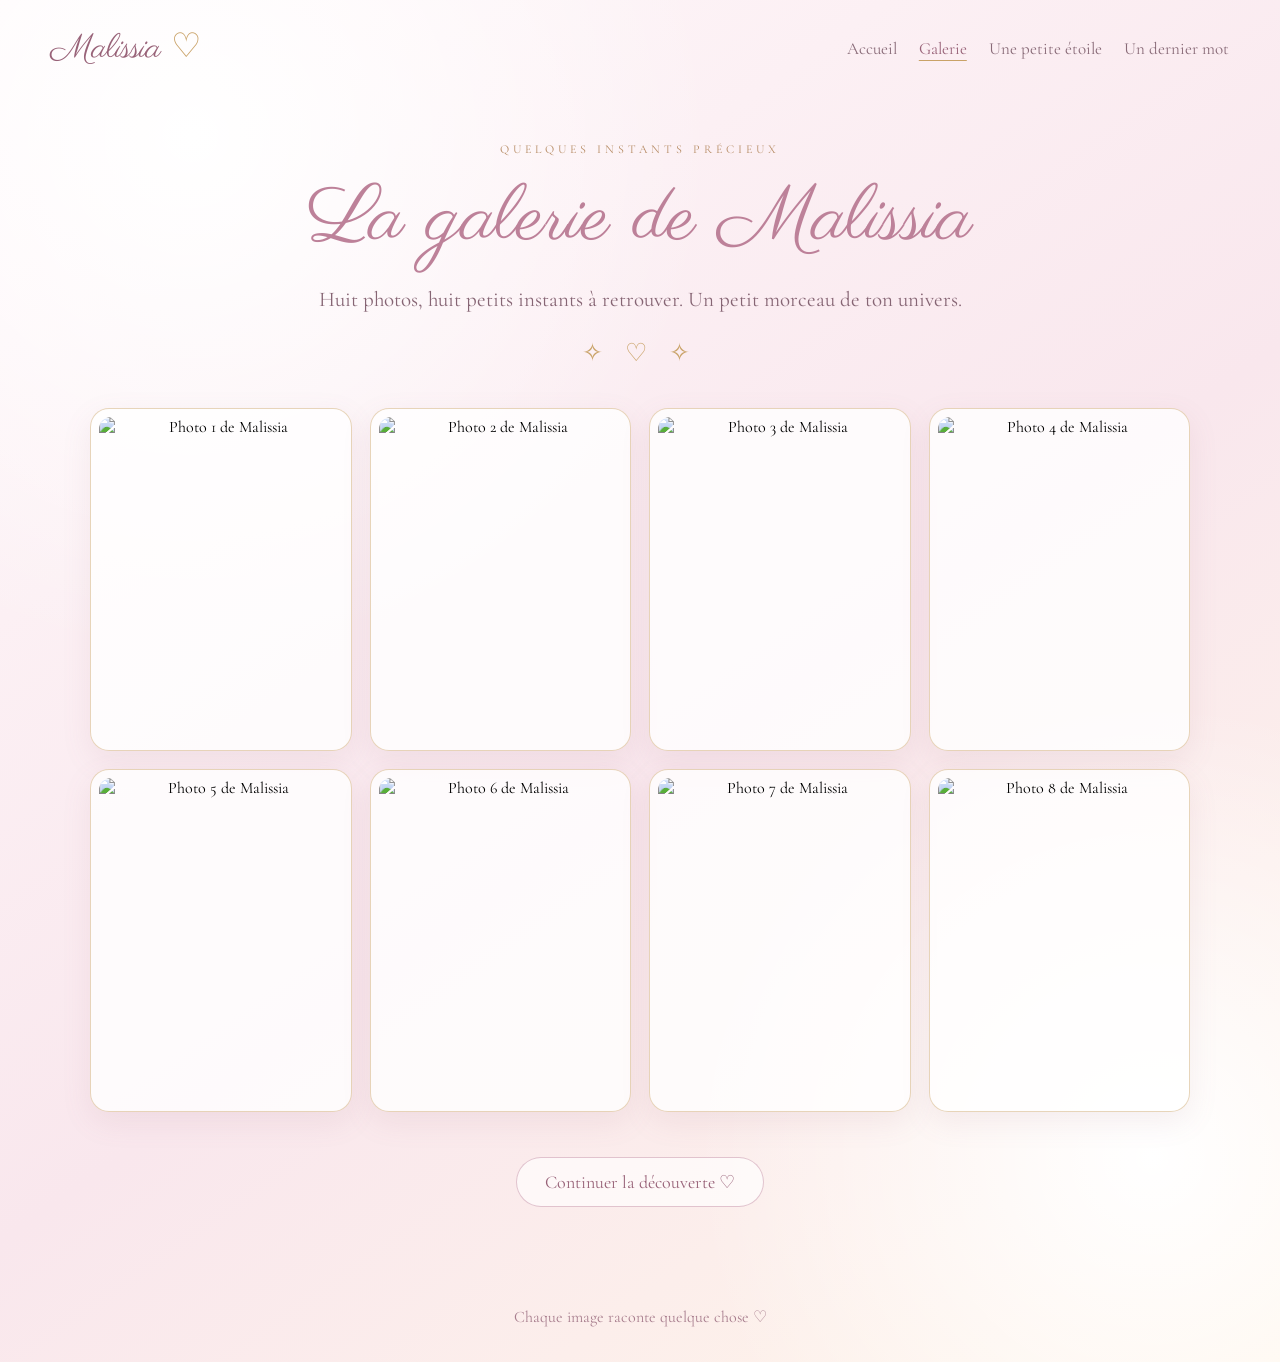
==== commit 2e9b4c03: "Update galerie.html" ====
--- a/galerie.html
+++ b/galerie.html
@@ -11,8 +11,8 @@
   <link rel="preconnect" href="https://fonts.gstatic.com" crossorigin>
   <link href="https://fonts.googleapis.com/css2?family=Cormorant+Garamond:wght@400;500;600;700&family=Parisienne&display=swap" rel="stylesheet">
 
-  <link rel="stylesheet" href="style.css">
-  <link rel="stylesheet" href="animations.css">
+  <link rel="stylesheet" href="./style.css">
+  <link rel="stylesheet" href="./animations.css">
 </head>
 
 <body>
@@ -20,13 +20,12 @@
   <div class="petals" aria-hidden="true"></div>
 
   <header class="site-header">
-    <a class="brand" href="index.html">Malissia <span>♡</span></a>
-
+    <a class="brand" href="./index.html">Malissia <span>♡</span></a>
     <nav class="site-nav">
-      <a href="index.html">Accueil</a>
-      <a class="active" href="galerie.html">Galerie</a>
-      <a href="son.html">Une petite étoile</a>
-      <a href="message.html">Un dernier mot</a>
+      <a href="./index.html">Accueil</a>
+      <a class="active" href="./galerie.html">Galerie</a>
+      <a href="./son.html">Une petite étoile</a>
+      <a href="./message.html">Un dernier mot</a>
     </nav>
   </header>
 
@@ -34,55 +33,52 @@
 
     <section class="page-heading fade-in">
       <p class="eyebrow">Quelques instants précieux</p>
-
       <h1 class="script-title">La galerie de Malissia</h1>
-
       <p class="lead">
         Huit photos, huit petits instants à retrouver.
-        Cette galerie est un petit morceau de ton univers.
+        Un petit morceau de ton univers.
       </p>
-
       <div class="ornament">✧ ♡ ✧</div>
     </section>
 
     <section class="gallery-grid" aria-label="Galerie de photos">
 
-      <button class="gallery-item" data-index="0" aria-label="Photo 1">
+      <button class="gallery-item" data-index="0">
         <img src="./Malisia%201.jpg" alt="Photo 1 de Malissia">
       </button>
 
-      <button class="gallery-item" data-index="1" aria-label="Photo 2">
+      <button class="gallery-item" data-index="1">
         <img src="./Malisia%202.jpg" alt="Photo 2 de Malissia">
       </button>
 
-      <button class="gallery-item" data-index="2" aria-label="Photo 3">
+      <button class="gallery-item" data-index="2">
         <img src="./Malisia%203.jpg" alt="Photo 3 de Malissia">
       </button>
 
-      <button class="gallery-item" data-index="3" aria-label="Photo 4">
+      <button class="gallery-item" data-index="3">
         <img src="./Malisia%204.jpg" alt="Photo 4 de Malissia">
       </button>
 
-      <button class="gallery-item" data-index="4" aria-label="Photo 5">
+      <button class="gallery-item" data-index="4">
         <img src="./Mallissia%205.jpg" alt="Photo 5 de Malissia">
       </button>
 
-      <button class="gallery-item" data-index="5" aria-label="Photo 6">
+      <button class="gallery-item" data-index="5">
         <img src="./Malisia%206.jpg" alt="Photo 6 de Malissia">
       </button>
 
-      <button class="gallery-item" data-index="6" aria-label="Photo 7">
+      <button class="gallery-item" data-index="6">
         <img src="./Malisia%207.jpg" alt="Photo 7 de Malissia">
       </button>
 
-      <button class="gallery-item" data-index="7" aria-label="Photo 8">
+      <button class="gallery-item" data-index="7">
         <img src="./Malisia%208.jpg" alt="Photo 8 de Malissia">
       </button>
 
     </section>
 
     <div class="center-action">
-      <a class="secondary-button" href="son.html">
+      <a class="secondary-button" href="./son.html">
         Continuer la découverte ♡
       </a>
     </div>
@@ -90,17 +86,11 @@
   </main>
 
   <div class="lightbox" id="lightbox" aria-hidden="true">
-
     <button class="lightbox-close" id="closeLightbox" aria-label="Fermer">×</button>
-
-    <button class="lightbox-arrow previous" id="previousPhoto" aria-label="Photo précédente">‹</button>
-
+    <button class="lightbox-arrow previous" id="previousPhoto" aria-label="Précédente">‹</button>
     <img id="lightboxImage" src="" alt="Photo agrandie">
-
-    <button class="lightbox-arrow next" id="nextPhoto" aria-label="Photo suivante">›</button>
-
+    <button class="lightbox-arrow next" id="nextPhoto" aria-label="Suivante">›</button>
     <p class="lightbox-counter" id="photoCounter"></p>
-
   </div>
 
   <footer class="site-footer">
@@ -127,26 +117,20 @@
 
     function showPhoto(index) {
       currentIndex = (index + photos.length) % photos.length;
-
       lightboxImage.src = photos[currentIndex];
-
-      counter.textContent =
-        (currentIndex + 1) + " / " + photos.length;
+      counter.textContent = `${currentIndex + 1} / ${photos.length}`;
     }
 
     function openLightbox(index) {
       showPhoto(index);
-
       lightbox.classList.add("open");
       lightbox.setAttribute("aria-hidden", "false");
-
       document.body.classList.add("no-scroll");
     }
 
     function closeLightbox() {
       lightbox.classList.remove("open");
       lightbox.setAttribute("aria-hidden", "true");
-
       document.body.classList.remove("no-scroll");
     }
 
@@ -160,24 +144,17 @@
       .addEventListener("click", closeLightbox);
 
     document.getElementById("previousPhoto")
-      .addEventListener("click", () => {
-        showPhoto(currentIndex - 1);
-      });
+      .addEventListener("click", () => showPhoto(currentIndex - 1));
 
     document.getElementById("nextPhoto")
-      .addEventListener("click", () => {
-        showPhoto(currentIndex + 1);
-      });
+      .addEventListener("click", () => showPhoto(currentIndex + 1));
 
     lightbox.addEventListener("click", event => {
-      if (event.target === lightbox) {
-        closeLightbox();
-      }
+      if (event.target === lightbox) closeLightbox();
     });
 
     document.addEventListener("keydown", event => {
       if (!lightbox.classList.contains("open")) return;
-
       if (event.key === "Escape") closeLightbox();
       if (event.key === "ArrowRight") showPhoto(currentIndex + 1);
       if (event.key === "ArrowLeft") showPhoto(currentIndex - 1);
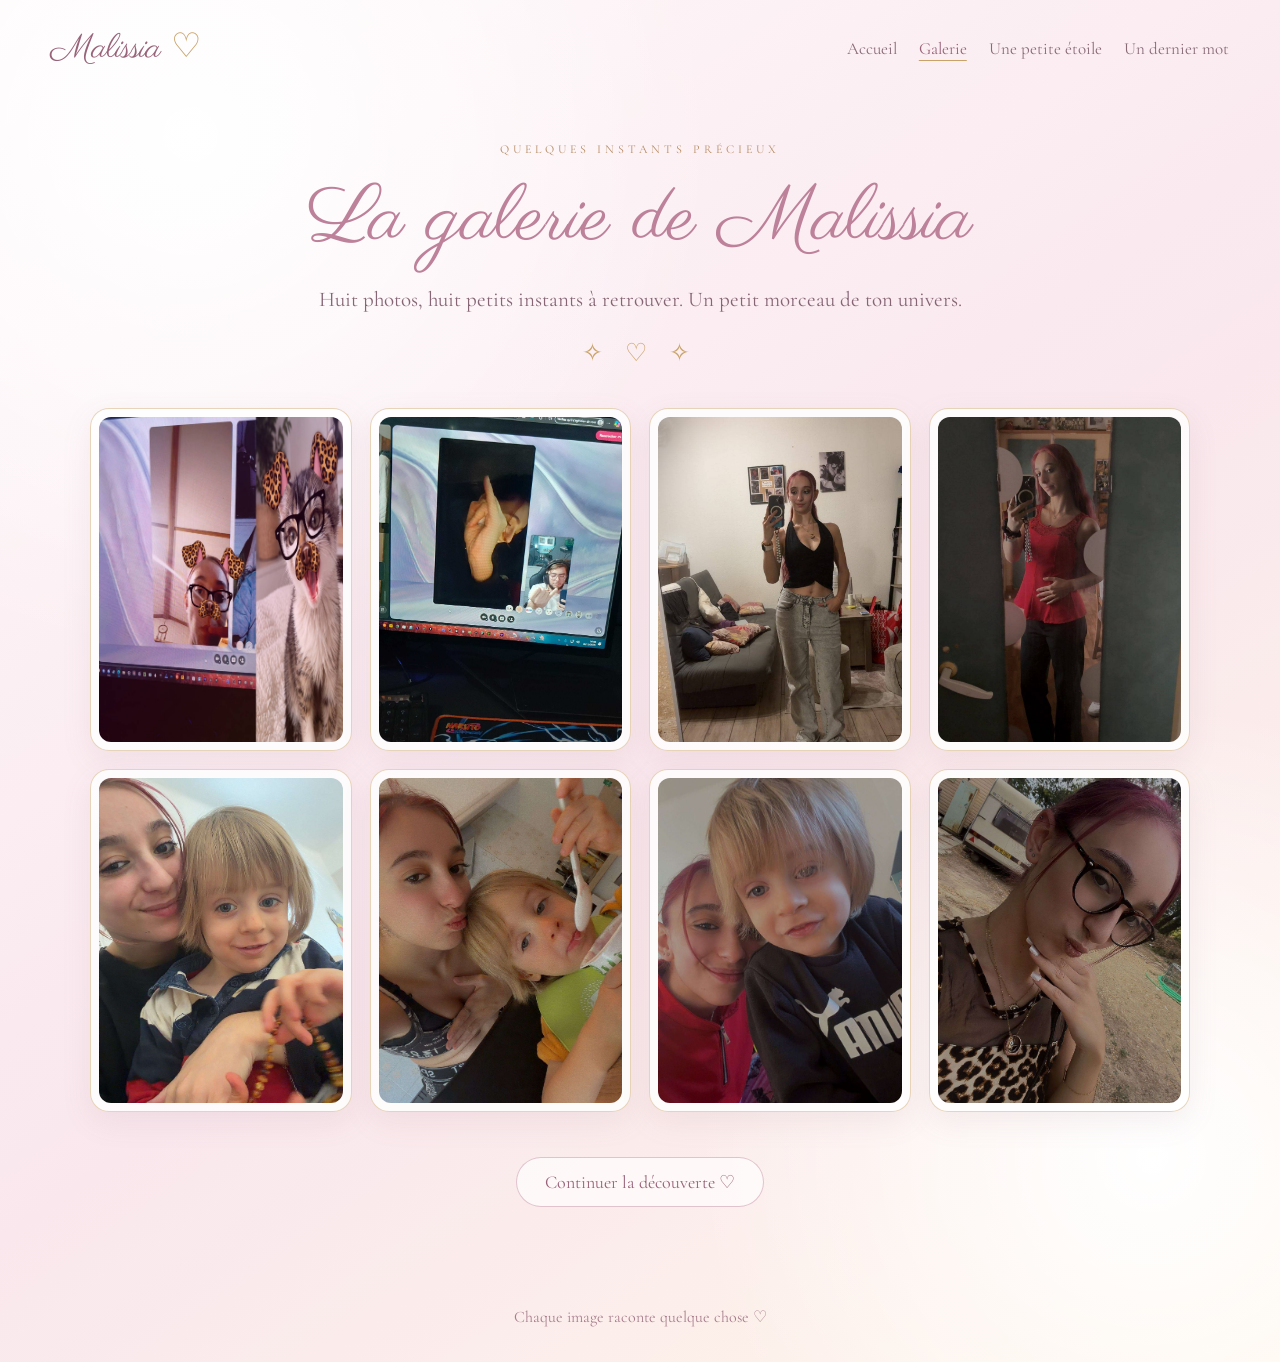
==== commit b23af960: "Update galerie.html" ====
--- a/galerie.html
+++ b/galerie.html
@@ -21,6 +21,7 @@
 
   <header class="site-header">
     <a class="brand" href="./index.html">Malissia <span>♡</span></a>
+
     <nav class="site-nav">
       <a href="./index.html">Accueil</a>
       <a class="active" href="./galerie.html">Galerie</a>
@@ -44,35 +45,35 @@
     <section class="gallery-grid" aria-label="Galerie de photos">
 
       <button class="gallery-item" data-index="0">
-        <img src="./Malisia%201.jpg" alt="Photo 1 de Malissia">
+        <img src="./malissia%201.jpg" alt="Photo 1 de Malissia">
       </button>
 
       <button class="gallery-item" data-index="1">
-        <img src="./Malisia%202.jpg" alt="Photo 2 de Malissia">
+        <img src="./malissia%202.jpg" alt="Photo 2 de Malissia">
       </button>
 
       <button class="gallery-item" data-index="2">
-        <img src="./Malisia%203.jpg" alt="Photo 3 de Malissia">
+        <img src="./malissia%203.jpg" alt="Photo 3 de Malissia">
       </button>
 
       <button class="gallery-item" data-index="3">
-        <img src="./Malisia%204.jpg" alt="Photo 4 de Malissia">
+        <img src="./malissia%204.jpg" alt="Photo 4 de Malissia">
       </button>
 
       <button class="gallery-item" data-index="4">
-        <img src="./Mallissia%205.jpg" alt="Photo 5 de Malissia">
+        <img src="./mallissia%205.jpg" alt="Photo 5 de Malissia">
       </button>
 
       <button class="gallery-item" data-index="5">
-        <img src="./Malisia%206.jpg" alt="Photo 6 de Malissia">
+        <img src="./malissia%206.jpg" alt="Photo 6 de Malissia">
       </button>
 
       <button class="gallery-item" data-index="6">
-        <img src="./Malisia%207.jpg" alt="Photo 7 de Malissia">
+        <img src="./malissia%207.jpg" alt="Photo 7 de Malissia">
       </button>
 
       <button class="gallery-item" data-index="7">
-        <img src="./Malisia%208.jpg" alt="Photo 8 de Malissia">
+        <img src="./malissia%208.jpg" alt="Photo 8 de Malissia">
       </button>
 
     </section>
@@ -99,14 +100,14 @@
 
   <script>
     const photos = [
-      "./Malisia%201.jpg",
-      "./Malisia%202.jpg",
-      "./Malisia%203.jpg",
-      "./Malisia%204.jpg",
-      "./Mallissia%205.jpg",
-      "./Malisia%206.jpg",
-      "./Malisia%207.jpg",
-      "./Malisia%208.jpg"
+      "./malissia%201.jpg",
+      "./malissia%202.jpg",
+      "./malissia%203.jpg",
+      "./malissia%204.jpg",
+      "./mallissia%205.jpg",
+      "./malissia%206.jpg",
+      "./malissia%207.jpg",
+      "./malissia%208.jpg"
     ];
 
     const lightbox = document.getElementById("lightbox");
